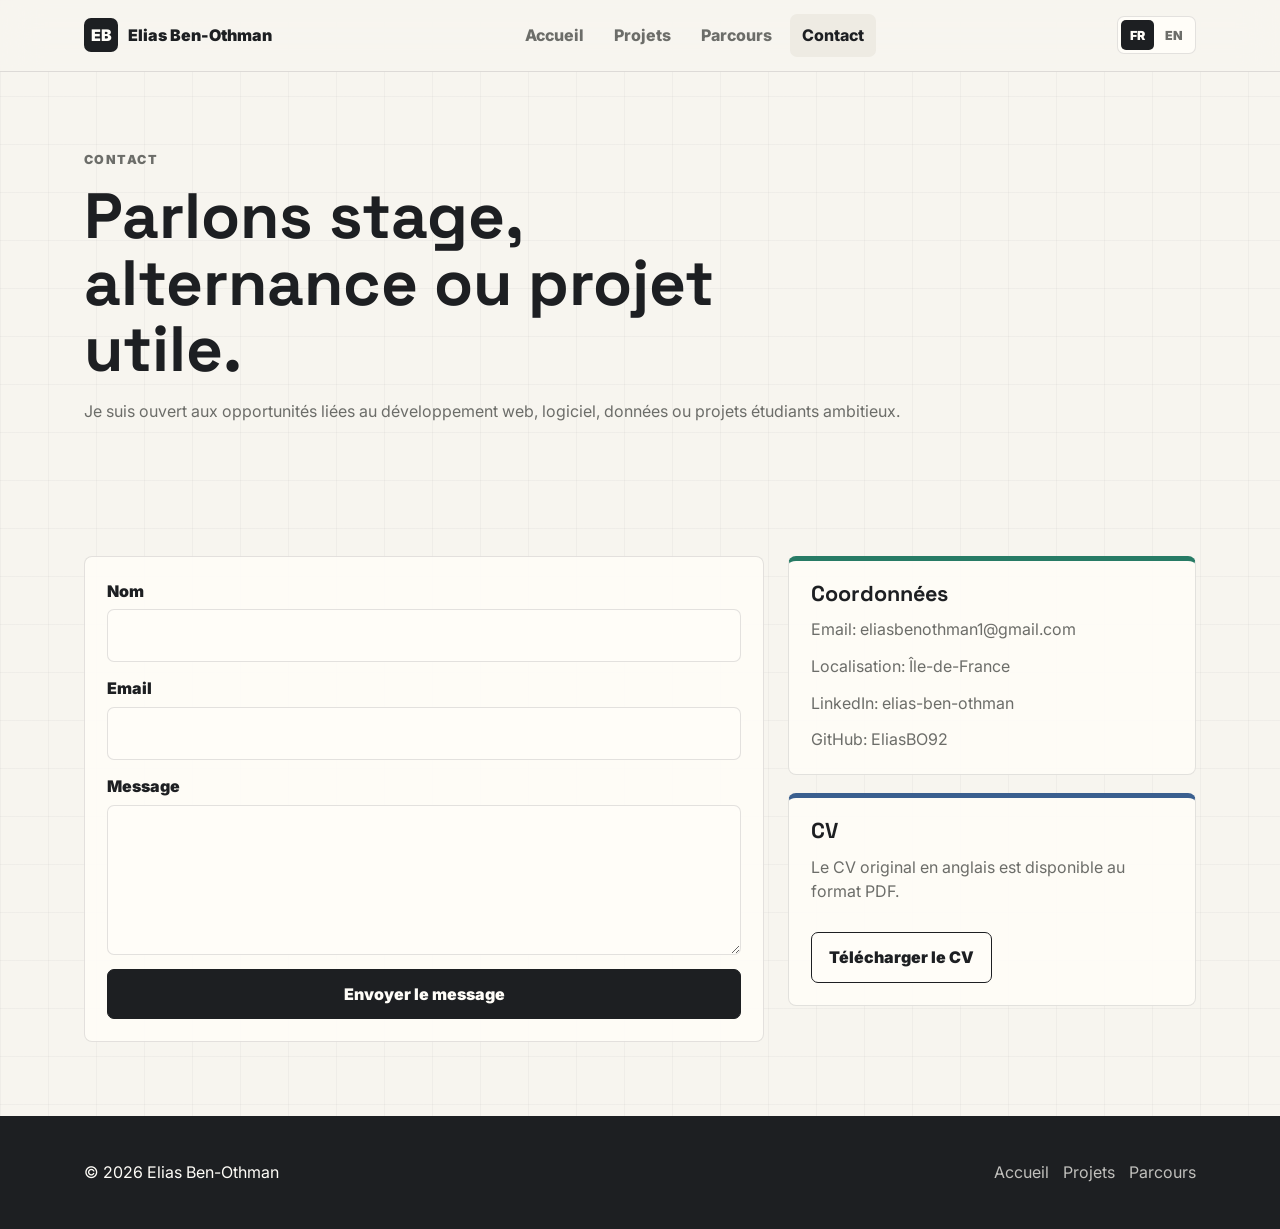
==== contact.html @ e984dea4 "initial commit" ====
<!doctype html>
<html lang="fr">
  <head>
    <meta charset="utf-8">
    <meta name="viewport" content="width=device-width, initial-scale=1">
    <title>Elias Ben-Othman | Contact</title>
    <meta name="description" content="Contacter Elias Ben-Othman pour stage, alternance ou projet informatique.">
    <link rel="preconnect" href="https://fonts.googleapis.com">
    <link rel="preconnect" href="https://fonts.gstatic.com" crossorigin>
    <link href="https://fonts.googleapis.com/css2?family=Inter:wght@400;700;800;900&family=Space+Grotesk:wght@700&family=Space+Mono:wght@400;700&display=swap" rel="stylesheet">
    <link rel="stylesheet" href="css/styles.css">
    <script src="js/main.js" defer></script>
  </head>
  <body>
    <a class="skip-link" href="#contenu">Aller au contenu</a>
    <header class="site-header">
      <nav class="nav-shell" aria-label="Navigation principale">
        <a class="brand" href="index.html"><span class="brand-mark">EB</span><span>Elias Ben-Othman</span></a>
        <button class="nav-toggle" type="button" aria-label="Ouvrir le menu" aria-expanded="false"><span></span></button>
        <ul class="nav-links">
          <li><a href="index.html">Accueil</a></li>
          <li><a href="projets.html">Projets</a></li>
          <li><a href="parcours.html">Parcours</a></li>
          <li><a href="contact.html" aria-current="page">Contact</a></li>
        </ul>
      </nav>
    </header>

    <main id="contenu" class="page">
      <section class="page-title">
        <div class="container">
          <p class="eyebrow">Contact</p>
          <h1>Parlons stage, alternance ou projet utile.</h1>
          <p class="lead">Je suis ouvert aux opportunités liées au développement web, logiciel, données ou projets étudiants ambitieux.</p>
        </div>
      </section>

      <section class="section">
        <div class="container contact-layout">
          <form class="card contact-form reveal" action="mailto:eliasbenothman1@gmail.com" method="post" enctype="text/plain">
            <div class="field">
              <label for="nom">Nom</label>
              <input id="nom" name="nom" type="text" autocomplete="name" required>
            </div>
            <div class="field">
              <label for="email">Email</label>
              <input id="email" name="email" type="email" autocomplete="email" required>
            </div>
            <div class="field">
              <label for="message">Message</label>
              <textarea id="message" name="message" required></textarea>
            </div>
            <button class="button primary" type="submit">Envoyer le message</button>
          </form>

          <aside class="grid">
            <article class="card accent-green reveal">
              <h3>Coordonnées</h3>
              <p>Email: <a href="mailto:eliasbenothman1@gmail.com">eliasbenothman1@gmail.com</a></p>
              <p>Localisation: Île-de-France</p>
              <p>LinkedIn: <a href="https://www.linkedin.com/in/elias-ben-othman-b8363a281/">elias-ben-othman</a></p>
              <p>GitHub: <a href="https://github.com/EliasBO92">EliasBO92</a></p>
            </article>
            <article class="card accent-blue reveal">
              <h3>CV</h3>
              <p>Le CV original en anglais est disponible au format PDF.</p>
              <div class="inline-actions">
                <a class="button secondary" href="assets/docs/cv-elias-ben-othman-fr.pdf" data-cv-link download="CV-Elias-Ben-Othman-FR.pdf">Télécharger le CV</a>
              </div>
            </article>
          </aside>
        </div>
      </section>
    </main>

    <footer class="site-footer">
      <div class="container footer-inner">
        <p>© <span data-year></span> Elias Ben-Othman</p>
        <div class="footer-links">
          <a href="index.html">Accueil</a>
          <a href="projets.html">Projets</a>
          <a href="parcours.html">Parcours</a>
        </div>
      </div>
    </footer>
  </body>
</html>
---- css/styles.css ----
:root {
  --bg: #f7f5ef;
  --surface: #fffdf8;
  --surface-2: #eeebe3;
  --ink: #1d1f22;
  --muted: #6c6d69;
  --line: rgba(29, 31, 34, 0.12);
  --green: #277b65;
  --blue: #3a5f8f;
  --coral: #d76b5f;
  --gold: #bc8834;
  --shadow: 0 22px 60px rgba(29, 31, 34, 0.08);
  --radius: 8px;
  color-scheme: light;
}

* {
  box-sizing: border-box;
}

html {
  scroll-behavior: smooth;
}

body {
  margin: 0;
  color: var(--ink);
  background:
    linear-gradient(90deg, rgba(29, 31, 34, 0.035) 1px, transparent 1px),
    linear-gradient(rgba(29, 31, 34, 0.035) 1px, transparent 1px),
    var(--bg);
  background-size: 48px 48px;
  font-family: Inter, ui-sans-serif, system-ui, -apple-system, BlinkMacSystemFont, "Segoe UI", sans-serif;
  line-height: 1.55;
}

body::selection {
  background: rgba(39, 123, 101, 0.22);
}

[hidden] {
  display: none !important;
}

a {
  color: inherit;
  text-decoration: none;
}

button,
input,
textarea {
  font: inherit;
}

.skip-link {
  background: var(--ink);
  border-radius: var(--radius);
  color: var(--surface);
  left: 16px;
  padding: 10px 14px;
  position: fixed;
  top: -60px;
  z-index: 50;
}

.skip-link:focus {
  top: 16px;
}

.site-header {
  backdrop-filter: blur(18px);
  background: rgba(247, 245, 239, 0.88);
  border-bottom: 1px solid var(--line);
  position: sticky;
  top: 0;
  z-index: 20;
}

.nav-shell,
.container {
  margin: 0 auto;
  max-width: 1160px;
  padding-inline: 24px;
}

.nav-shell {
  align-items: center;
  display: flex;
  gap: 18px;
  justify-content: space-between;
  padding-block: 14px;
}

.brand {
  align-items: center;
  display: inline-flex;
  gap: 10px;
  font-weight: 900;
}

.brand-mark {
  align-items: center;
  background: var(--ink);
  border-radius: 7px;
  color: var(--surface);
  display: grid;
  height: 34px;
  place-items: center;
  width: 34px;
}

.nav-toggle {
  background: var(--surface);
  border: 1px solid var(--line);
  border-radius: 7px;
  display: none;
  height: 40px;
  width: 44px;
}

.nav-toggle span,
.nav-toggle::before,
.nav-toggle::after {
  background: var(--ink);
  content: "";
  display: block;
  height: 2px;
  margin: 5px auto;
  width: 20px;
}

.nav-links {
  align-items: center;
  display: flex;
  gap: 6px;
  list-style: none;
  margin: 0;
  padding: 0;
}

.nav-links a {
  border-radius: 7px;
  color: var(--muted);
  display: block;
  font-weight: 800;
  padding: 9px 12px;
}

.nav-links a:hover,
.nav-links a[aria-current="page"] {
  background: var(--surface-2);
  color: var(--ink);
}

.language-switcher {
  align-items: center;
  background: var(--surface);
  border: 1px solid var(--line);
  border-radius: 7px;
  display: inline-flex;
  gap: 2px;
  padding: 3px;
}

.language-switcher button {
  background: transparent;
  border: 0;
  border-radius: 5px;
  color: var(--muted);
  cursor: pointer;
  font-size: 0.78rem;
  font-weight: 900;
  min-height: 30px;
  padding: 5px 9px;
}

.language-switcher button.is-active {
  background: var(--ink);
  color: var(--surface);
}

.page {
  min-height: calc(100vh - 70px);
}

.hero {
  min-height: 86vh;
  padding: 76px 0 58px;
}

.hero-grid {
  align-items: center;
  display: grid;
  gap: 34px;
  grid-template-columns: minmax(0, 0.9fr) minmax(330px, 0.64fr);
}

.eyebrow {
  color: var(--green);
  font-size: 0.78rem;
  font-weight: 900;
  letter-spacing: 0.12em;
  margin: 0 0 14px;
  text-transform: uppercase;
}

h1,
h2,
h3 {
  line-height: 1.04;
  margin: 0;
}

h1,
h2,
.question-title {
  font-family: "Space Grotesk", ui-sans-serif, system-ui, sans-serif;
}

h1 {
  font-size: clamp(2.9rem, 5.2vw, 4.65rem);
  letter-spacing: 0;
  max-width: 780px;
}

.hero-lead,
.lead,
.section-head p,
.page-title p,
.card p {
  color: var(--muted);
}

.hero-lead {
  font-size: clamp(1.05rem, 2vw, 1.28rem);
  margin: 24px 0 0;
  max-width: 680px;
}

.hero-actions,
.inline-actions {
  display: flex;
  flex-wrap: wrap;
  gap: 12px;
  margin-top: 28px;
}

.button {
  align-items: center;
  border: 1px solid var(--ink);
  border-radius: 7px;
  display: inline-flex;
  font-weight: 900;
  justify-content: center;
  min-height: 48px;
  padding: 12px 17px;
  transition: transform 160ms ease, box-shadow 160ms ease, background 160ms ease;
}

.button:hover {
  box-shadow: 5px 5px 0 var(--ink);
  transform: translate(-2px, -2px);
}

.button.primary {
  background: var(--ink);
  color: var(--surface);
}

.button.secondary {
  background: var(--surface);
}

.profile-card {
  background: var(--surface);
  border: 1px solid var(--line);
  border-radius: var(--radius);
  box-shadow: var(--shadow);
  padding: 24px;
}

.profile-top {
  align-items: center;
  display: flex;
  gap: 14px;
}

.portrait-frame {
  flex: 0 0 auto;
  position: relative;
}

.portrait-frame img,
.avatar {
  background:
    radial-gradient(circle at 28% 26%, rgba(255, 255, 255, 0.7), transparent 28%),
    linear-gradient(135deg, var(--green), var(--blue));
  border-radius: 50%;
  color: var(--surface);
  display: grid;
  font-family: "Space Grotesk", ui-sans-serif, system-ui, sans-serif;
  font-size: 1.4rem;
  height: 86px;
  object-fit: cover;
  place-items: center;
  width: 86px;
}

.avatar {
  border: 2px solid var(--blue);
}

.profile-card h2 {
  font-size: 1.7rem;
}

.profile-card p {
  margin: 4px 0 0;
}

.facts {
  display: grid;
  gap: 10px;
  margin-top: 24px;
}

.fact {
  align-items: center;
  background: var(--bg);
  border: 1px solid var(--line);
  border-radius: 7px;
  display: flex;
  justify-content: space-between;
  padding: 11px 12px;
}

.fact span:first-child {
  color: var(--muted);
  font-size: 0.88rem;
}

.fact span:last-child {
  font-weight: 900;
  text-align: right;
}

.quiz {
  padding: 42px 0 82px;
}

.quiz-shell {
  background: var(--surface);
  border: 1px solid var(--line);
  border-radius: var(--radius);
  box-shadow: var(--shadow);
  overflow: hidden;
}

.quiz-head {
  align-items: center;
  border-bottom: 1px solid var(--line);
  display: flex;
  gap: 16px;
  justify-content: space-between;
  padding: 20px;
}

.quiz-progress {
  background: var(--surface-2);
  border-radius: 999px;
  height: 9px;
  overflow: hidden;
  width: min(240px, 38vw);
}

.quiz-progress span {
  background: linear-gradient(90deg, var(--green), var(--gold), var(--coral));
  display: block;
  height: 100%;
  transition: width 260ms ease;
  width: 20%;
}

.quiz-body {
  display: grid;
  gap: 22px;
  grid-template-columns: minmax(0, 0.78fr) minmax(300px, 0.52fr);
  padding: 24px;
}

.question-title {
  font-size: clamp(2rem, 4vw, 3.4rem);
}

.answer-panel {
  background: var(--bg);
  border: 1px solid var(--line);
  border-radius: var(--radius);
  padding: 20px;
}

.answer-panel p {
  color: var(--muted);
  margin: 12px 0 0;
}

.answer-panel.is-revealed {
  border-color: var(--ink);
}

.answer-panel.is-revealed h3 {
  font-size: clamp(1.6rem, 3vw, 2.35rem);
}

.answer-panel.is-revealed p {
  color: var(--ink);
  font-size: clamp(1.15rem, 2.1vw, 1.5rem);
  font-weight: 800;
  line-height: 1.28;
}

.answer-panel.is-wrong {
  background: rgba(215, 107, 95, 0.12);
}

.answer-panel.is-correct {
  background: rgba(39, 123, 101, 0.12);
}

.quiz-options {
  display: grid;
  gap: 10px;
  margin-top: 24px;
}

.quiz-option {
  background: var(--surface);
  border: 1px solid var(--line);
  border-radius: 7px;
  color: var(--ink);
  cursor: pointer;
  font-weight: 900;
  padding: 14px;
  text-align: left;
}

.quiz-option:hover {
  background: var(--ink);
  color: var(--surface);
}

.quiz-option.is-correct {
  background: rgba(39, 123, 101, 0.14);
  border-color: var(--green);
  color: var(--green);
}

.quiz-option.is-wrong {
  background: rgba(215, 107, 95, 0.13);
  border-color: var(--coral);
  color: var(--coral);
}

.continue-card {
  background: var(--ink);
  border: 1px solid var(--ink);
  border-radius: var(--radius);
  color: var(--surface);
  cursor: pointer;
  display: block;
  font-family: "Space Grotesk", ui-sans-serif, system-ui, sans-serif;
  font-size: clamp(1.45rem, 3vw, 2.35rem);
  line-height: 1.05;
  margin-top: 20px;
  min-height: 150px;
  padding: 22px;
  text-align: left;
  transition: transform 160ms ease, box-shadow 160ms ease;
  width: 100%;
}

.continue-card:hover {
  box-shadow: 7px 7px 0 var(--ink);
  transform: translate(-3px, -3px);
}

.continue-card.is-wrong {
  background: var(--coral);
}

.continue-card.is-correct {
  background: var(--green);
}

.section {
  padding: 74px 0;
}

.section.alt {
  background: rgba(255, 253, 248, 0.64);
  border-block: 1px solid var(--line);
}

.section-head {
  display: grid;
  gap: 16px;
  grid-template-columns: minmax(0, 0.84fr) minmax(260px, 0.54fr);
  margin-bottom: 32px;
}

.section h2,
.page-title h1 {
  font-size: clamp(2.2rem, 5vw, 4.7rem);
}

.grid {
  display: grid;
  gap: 18px;
}

.grid.three {
  grid-template-columns: repeat(3, minmax(0, 1fr));
}

.grid.four {
  grid-template-columns: repeat(4, minmax(0, 1fr));
}

.grid.two {
  grid-template-columns: repeat(2, minmax(0, 1fr));
}

.card {
  background: rgba(255, 253, 248, 0.88);
  border: 1px solid var(--line);
  border-radius: var(--radius);
  padding: 22px;
}

.card h3 {
  font-family: "Space Grotesk", ui-sans-serif, system-ui, sans-serif;
  font-size: 1.35rem;
}

.card p {
  margin: 12px 0 0;
}

.accent-green { border-top: 5px solid var(--green); }
.accent-blue { border-top: 5px solid var(--blue); }
.accent-coral { border-top: 5px solid var(--coral); }
.accent-gold { border-top: 5px solid var(--gold); }

.tag-list {
  display: flex;
  flex-wrap: wrap;
  gap: 8px;
  margin-top: 18px;
}

.tag {
  background: var(--surface-2);
  border: 1px solid var(--line);
  border-radius: 999px;
  color: #3d3f3d;
  font-size: 0.82rem;
  font-weight: 900;
  padding: 6px 10px;
}

.project-card {
  display: flex;
  flex-direction: column;
  min-height: 284px;
}

.project-meta {
  color: var(--green);
  font-family: "Space Mono", ui-monospace, monospace;
  font-size: 0.82rem;
  font-weight: 800;
  margin-bottom: 22px;
}

.project-card p {
  flex: 1;
}

.experience-grid {
  display: grid;
  gap: 16px;
  grid-template-columns: repeat(6, minmax(0, 1fr));
}

.experience-card {
  background:
    linear-gradient(145deg, rgba(255, 253, 248, 0.96), rgba(238, 235, 227, 0.72));
  border: 1px solid var(--line);
  border-radius: var(--radius);
  display: grid;
  gap: 18px;
  grid-column: span 2;
  grid-template-columns: 126px minmax(0, 1fr);
  min-height: 220px;
  padding: 18px;
  position: relative;
  overflow: hidden;
}

.experience-card::after {
  background: var(--green);
  content: "";
  height: 5px;
  inset: auto 0 0;
  position: absolute;
}

.experience-card.is-wide {
  grid-column: span 3;
}

.experience-logo {
  align-items: center;
  align-self: start;
  background: var(--surface);
  border: 1px solid var(--line);
  border-radius: 8px;
  color: var(--ink);
  display: grid;
  font-family: "Space Grotesk", ui-sans-serif, system-ui, sans-serif;
  font-size: 0.82rem;
  font-weight: 900;
  justify-items: center;
  line-height: 1;
  padding: 8px;
  text-align: center;
  text-transform: uppercase;
  min-height: 82px;
  width: 126px;
}

.experience-logo img {
  display: block;
  max-height: 72px;
  max-width: 100%;
  object-fit: contain;
}

.experience-logo span {
  display: none;
}

.experience-logo img:not([src]),
.experience-logo img[src=""] {
  display: none;
}

.experience-logo img:not([src]) + span,
.experience-logo img[src=""] + span {
  display: block;
}

.experience-content {
  min-width: 0;
}

.experience-content h3 {
  font-family: "Space Grotesk", ui-sans-serif, system-ui, sans-serif;
  font-size: 1.34rem;
}

.experience-content p:last-child {
  color: var(--muted);
  margin-top: 10px;
}

.experience-card:hover {
  box-shadow: 7px 7px 0 var(--ink);
  transform: translate(-3px, -3px);
  transition: transform 160ms ease, box-shadow 160ms ease;
}

.filter-bar {
  display: flex;
  flex-wrap: wrap;
  gap: 10px;
  margin-bottom: 24px;
}

.filter-btn {
  background: var(--surface);
  border: 1px solid var(--line);
  border-radius: 999px;
  color: var(--muted);
  cursor: pointer;
  font-weight: 900;
  padding: 9px 13px;
}

.filter-btn.is-active {
  background: var(--ink);
  color: var(--surface);
}

.page-title {
  padding: 78px 0 42px;
}

.timeline {
  border-left: 2px solid var(--line);
  display: grid;
  gap: 22px;
  margin-left: 10px;
  padding-left: 24px;
}

.timeline-item {
  position: relative;
}

.timeline-item::before {
  background: var(--green);
  border: 4px solid var(--bg);
  border-radius: 50%;
  content: "";
  height: 14px;
  left: -32px;
  position: absolute;
  top: 4px;
  width: 14px;
}

.timeline-item time {
  color: var(--blue);
  font-family: "Space Mono", ui-monospace, monospace;
  font-size: 0.82rem;
  font-weight: 900;
}

.contact-layout {
  align-items: start;
  display: grid;
  gap: 24px;
  grid-template-columns: minmax(0, 0.8fr) minmax(300px, 0.48fr);
}

.contact-form {
  display: grid;
  gap: 14px;
}

.field {
  display: grid;
  gap: 6px;
}

.field label {
  font-weight: 900;
}

.field input,
.field textarea {
  background: var(--surface);
  border: 1px solid var(--line);
  border-radius: 7px;
  color: var(--ink);
  padding: 13px 14px;
  width: 100%;
}

.field textarea {
  min-height: 150px;
  resize: vertical;
}

.site-footer {
  background: var(--ink);
  color: var(--surface);
  padding: 28px 0;
}

.footer-inner {
  align-items: center;
  display: flex;
  gap: 16px;
  justify-content: space-between;
}

.footer-links {
  display: flex;
  flex-wrap: wrap;
  gap: 14px;
}

.footer-links a {
  color: rgba(255, 253, 248, 0.72);
}

.reveal {
  opacity: 0;
  transform: translateY(16px);
  transition: opacity 520ms ease, transform 520ms ease;
}

.reveal.is-visible {
  opacity: 1;
  transform: translateY(0);
}

@media (max-width: 880px) {
  .nav-toggle {
    display: block;
  }

  .nav-links {
    background: var(--bg);
    border-bottom: 1px solid var(--line);
    display: none;
    inset: 63px 0 auto 0;
    padding: 12px 24px 18px;
    position: absolute;
    z-index: 30;
  }

  .nav-links.is-open {
    display: grid;
  }

  .language-switcher {
    margin-left: auto;
  }

  .hero-grid,
  .quiz-body,
  .section-head,
  .grid.two,
  .grid.three,
  .grid.four,
  .experience-grid,
  .contact-layout {
    grid-template-columns: 1fr;
  }

  .experience-card,
  .experience-card.is-wide {
    grid-column: auto;
  }

  .hero {
    min-height: auto;
    padding-top: 58px;
  }

  .profile-card {
    box-shadow: none;
  }

  .footer-inner {
    align-items: flex-start;
    flex-direction: column;
  }
}

@media (max-width: 560px) {
  .nav-shell,
  .container {
    padding-inline: 18px;
  }

  h1 {
    font-size: 3.2rem;
  }

  .hero-actions,
  .inline-actions,
  .button {
    width: 100%;
  }

  .quiz-head {
    align-items: flex-start;
    flex-direction: column;
  }

  .quiz-progress {
    width: 100%;
  }

  .experience-card {
    grid-template-columns: 96px minmax(0, 1fr);
    min-height: auto;
  }

  .experience-logo {
    min-height: 70px;
    width: 96px;
  }
}
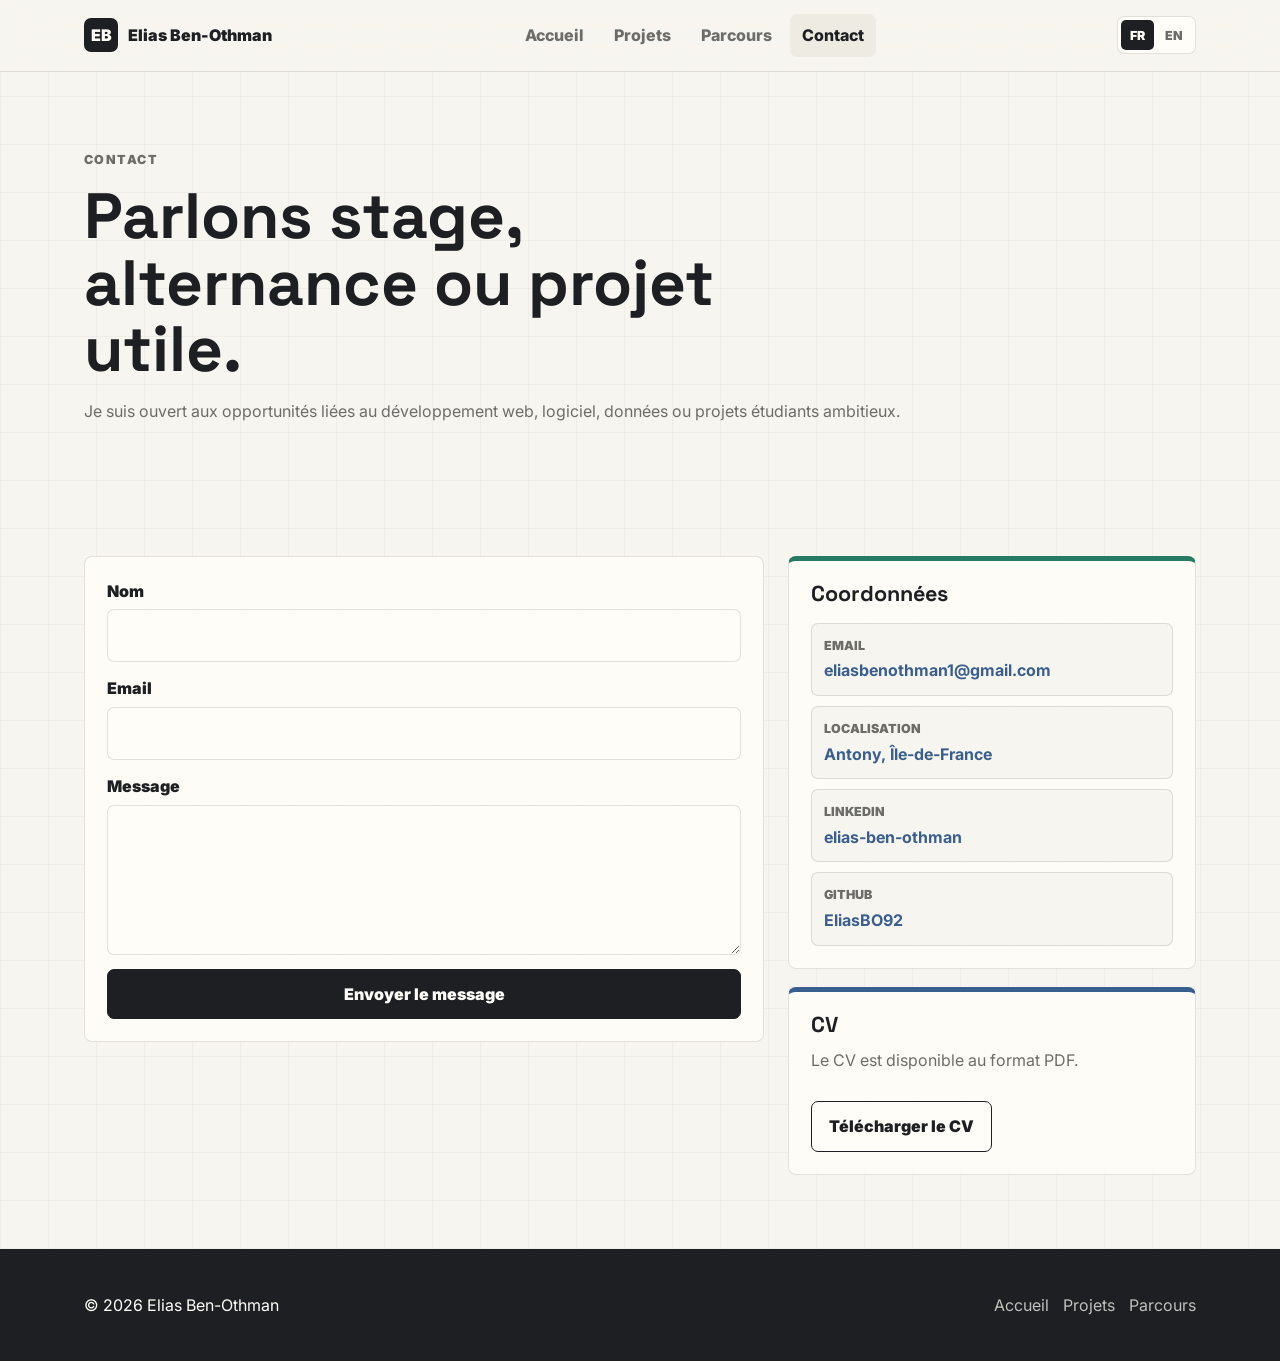
==== commit 704e97c1: "Modification légère frise et ajout du contact" ====
--- a/contact.html
+++ b/contact.html
@@ -5,11 +5,12 @@
     <meta name="viewport" content="width=device-width, initial-scale=1">
     <title>Elias Ben-Othman | Contact</title>
     <meta name="description" content="Contacter Elias Ben-Othman pour stage, alternance ou projet informatique.">
+    <link rel="icon" type="image/svg+xml" href="assets/icons/favicon.svg">
     <link rel="preconnect" href="https://fonts.googleapis.com">
     <link rel="preconnect" href="https://fonts.gstatic.com" crossorigin>
     <link href="https://fonts.googleapis.com/css2?family=Inter:wght@400;700;800;900&family=Space+Grotesk:wght@700&family=Space+Mono:wght@400;700&display=swap" rel="stylesheet">
     <link rel="stylesheet" href="css/styles.css">
-    <script src="js/main.js" defer></script>
+    <script src="js/main.js?v=2" defer></script>
   </head>
   <body>
     <a class="skip-link" href="#contenu">Aller au contenu</a>
@@ -37,7 +38,11 @@
 
       <section class="section">
         <div class="container contact-layout">
-          <form class="card contact-form reveal" action="mailto:eliasbenothman1@gmail.com" method="post" enctype="text/plain">
+          <form class="card contact-form reveal" name="contact" method="post" data-netlify="true" netlify-honeypot="bot-field" data-contact-form>
+            <input type="hidden" name="form-name" value="contact">
+            <p class="hidden-field">
+              <label>Ne pas remplir <input name="bot-field"></label>
+            </p>
             <div class="field">
               <label for="nom">Nom</label>
               <input id="nom" name="nom" type="text" autocomplete="name" required>
@@ -56,14 +61,28 @@
           <aside class="grid">
             <article class="card accent-green reveal">
               <h3>Coordonnées</h3>
-              <p>Email: <a href="mailto:eliasbenothman1@gmail.com">eliasbenothman1@gmail.com</a></p>
-              <p>Localisation: Île-de-France</p>
-              <p>LinkedIn: <a href="https://www.linkedin.com/in/elias-ben-othman-b8363a281/">elias-ben-othman</a></p>
-              <p>GitHub: <a href="https://github.com/EliasBO92">EliasBO92</a></p>
+              <div class="contact-links">
+                <a class="contact-link" href="mailto:eliasbenothman1@gmail.com">
+                  <span>Email</span>
+                  <strong>eliasbenothman1@gmail.com</strong>
+                </a>
+                <a class="contact-link" href="https://www.google.com/maps/search/?api=1&query=Antony%2C%20%C3%8Ele-de-France" target="_blank" rel="noreferrer">
+                  <span>Localisation</span>
+                  <strong>Antony, Île-de-France</strong>
+                </a>
+                <a class="contact-link" href="https://www.linkedin.com/in/elias-ben-othman-b8363a281/" target="_blank" rel="noreferrer">
+                  <span>LinkedIn</span>
+                  <strong>elias-ben-othman</strong>
+                </a>
+                <a class="contact-link" href="https://github.com/EliasBO92" target="_blank" rel="noreferrer">
+                  <span>GitHub</span>
+                  <strong>EliasBO92</strong>
+                </a>
+              </div>
             </article>
             <article class="card accent-blue reveal">
               <h3>CV</h3>
-              <p>Le CV original en anglais est disponible au format PDF.</p>
+              <p>Le CV est disponible au format PDF.</p>
               <div class="inline-actions">
                 <a class="button secondary" href="assets/docs/cv-elias-ben-othman-fr.pdf" data-cv-link download="CV-Elias-Ben-Othman-FR.pdf">Télécharger le CV</a>
               </div>
--- a/css/styles.css
+++ b/css/styles.css
@@ -750,6 +750,10 @@
   gap: 14px;
 }
 
+.hidden-field {
+  display: none;
+}
+
 .field {
   display: grid;
   gap: 6px;
@@ -772,6 +776,47 @@
 .field textarea {
   min-height: 150px;
   resize: vertical;
+}
+
+.contact-links {
+  display: grid;
+  gap: 10px;
+  margin-top: 18px;
+}
+
+.contact-link {
+  background: var(--bg);
+  border: 1px solid var(--line);
+  border-radius: 7px;
+  display: grid;
+  gap: 3px;
+  padding: 12px;
+  transition: border-color 160ms ease, box-shadow 160ms ease, transform 160ms ease;
+}
+
+.contact-link span {
+  color: var(--muted);
+  font-size: 0.78rem;
+  font-weight: 900;
+  text-transform: uppercase;
+}
+
+.contact-link strong {
+  color: var(--blue);
+  overflow-wrap: anywhere;
+}
+
+.contact-link:hover,
+.contact-link:focus-visible {
+  border-color: var(--ink);
+  box-shadow: 5px 5px 0 var(--ink);
+  outline: none;
+  transform: translate(-2px, -2px);
+}
+
+.contact-link:hover strong,
+.contact-link:focus-visible strong {
+  color: var(--green);
 }
 
 .site-footer {
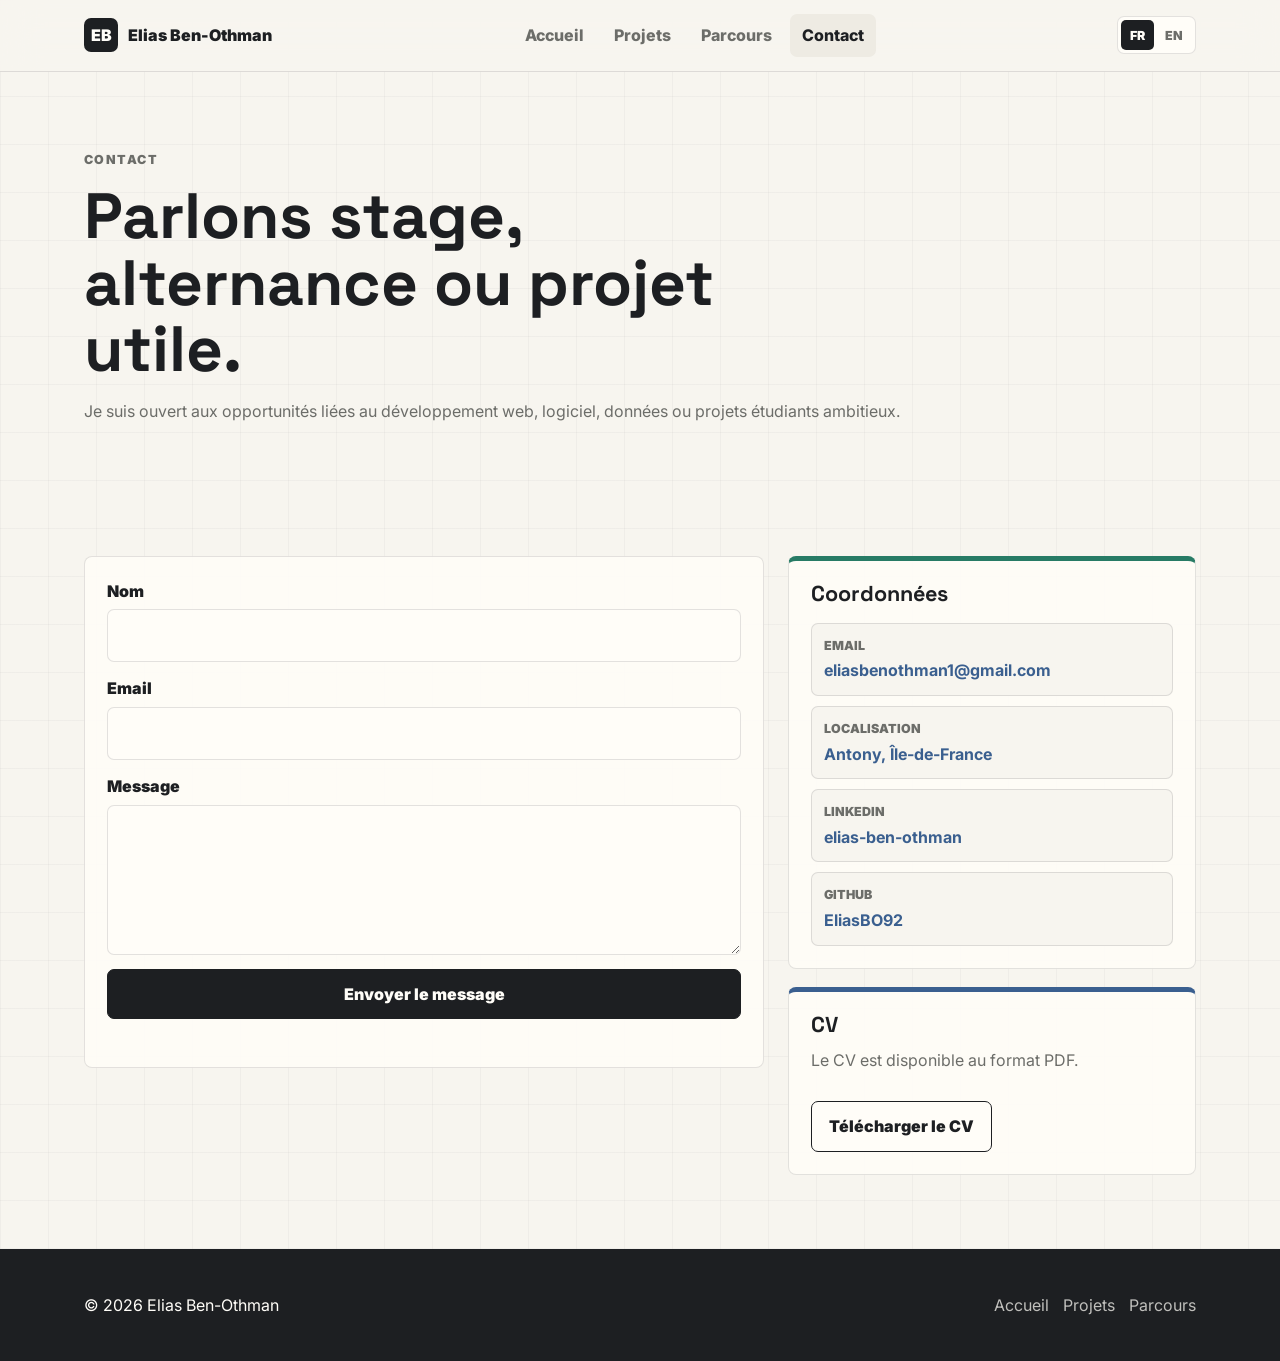
==== commit 67633ccb: "modification formulaire contact" ====
--- a/contact.html
+++ b/contact.html
@@ -56,6 +56,7 @@
               <textarea id="message" name="message" required></textarea>
             </div>
             <button class="button primary" type="submit">Envoyer le message</button>
+            <p class="form-status" data-contact-status aria-live="polite"></p>
           </form>
 
           <aside class="grid">
--- a/css/styles.css
+++ b/css/styles.css
@@ -778,6 +778,16 @@
   resize: vertical;
 }
 
+.form-status {
+  color: var(--green);
+  font-weight: 900;
+  margin: 0;
+}
+
+.form-status.is-error {
+  color: var(--coral);
+}
+
 .contact-links {
   display: grid;
   gap: 10px;
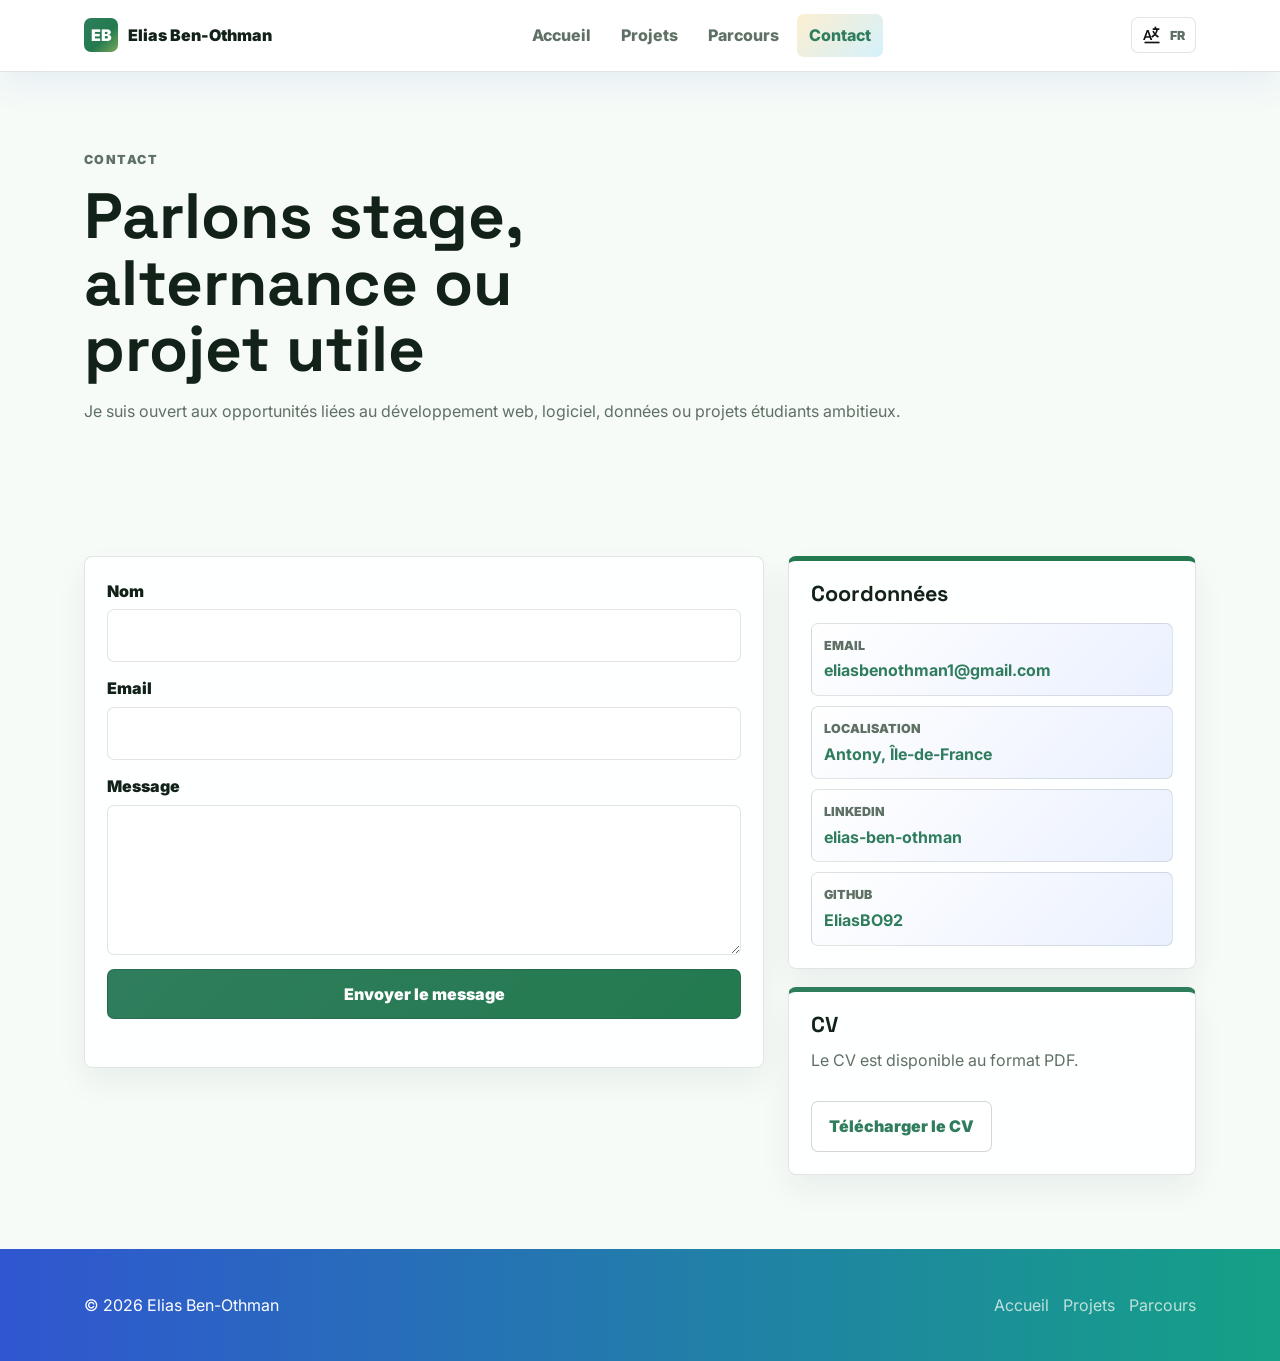
==== commit afa800b5: "V3 ajout de nouveaux language et du coté personnelle avec des photos" ====
--- a/contact.html
+++ b/contact.html
@@ -9,8 +9,8 @@
     <link rel="preconnect" href="https://fonts.googleapis.com">
     <link rel="preconnect" href="https://fonts.gstatic.com" crossorigin>
     <link href="https://fonts.googleapis.com/css2?family=Inter:wght@400;700;800;900&family=Space+Grotesk:wght@700&family=Space+Mono:wght@400;700&display=swap" rel="stylesheet">
-    <link rel="stylesheet" href="css/styles.css">
-    <script src="js/main.js?v=2" defer></script>
+    <link rel="stylesheet" href="css/styles.css?v=23">
+    <script src="js/main.js?v=22" defer></script>
   </head>
   <body>
     <a class="skip-link" href="#contenu">Aller au contenu</a>
@@ -31,7 +31,7 @@
       <section class="page-title">
         <div class="container">
           <p class="eyebrow">Contact</p>
-          <h1>Parlons stage, alternance ou projet utile.</h1>
+          <h1>Parlons stage, alternance ou projet utile</h1>
           <p class="lead">Je suis ouvert aux opportunités liées au développement web, logiciel, données ou projets étudiants ambitieux.</p>
         </div>
       </section>
--- a/css/styles.css
+++ b/css/styles.css
@@ -1,15 +1,15 @@
 :root {
-  --bg: #f7f5ef;
-  --surface: #fffdf8;
-  --surface-2: #eeebe3;
-  --ink: #1d1f22;
-  --muted: #6c6d69;
-  --line: rgba(29, 31, 34, 0.12);
-  --green: #277b65;
-  --blue: #3a5f8f;
-  --coral: #d76b5f;
-  --gold: #bc8834;
-  --shadow: 0 22px 60px rgba(29, 31, 34, 0.08);
+  --bg: #f6fbf7;
+  --surface: #ffffff;
+  --surface-2: #e8f4ec;
+  --ink: #132218;
+  --muted: #5f7065;
+  --line: rgba(19, 34, 24, 0.12);
+  --green: #237a4f;
+  --blue: #2f7d5c;
+  --coral: #3f8d65;
+  --gold: #78a85a;
+  --shadow: 0 18px 46px rgba(19, 34, 24, 0.08);
   --radius: 8px;
   color-scheme: light;
 }
@@ -25,17 +25,13 @@
 body {
   margin: 0;
   color: var(--ink);
-  background:
-    linear-gradient(90deg, rgba(29, 31, 34, 0.035) 1px, transparent 1px),
-    linear-gradient(rgba(29, 31, 34, 0.035) 1px, transparent 1px),
-    var(--bg);
-  background-size: 48px 48px;
+  background: var(--bg);
   font-family: Inter, ui-sans-serif, system-ui, -apple-system, BlinkMacSystemFont, "Segoe UI", sans-serif;
   line-height: 1.55;
 }
 
 body::selection {
-  background: rgba(39, 123, 101, 0.22);
+  background: rgba(247, 183, 49, 0.42);
 }
 
 [hidden] {
@@ -70,8 +66,9 @@
 
 .site-header {
   backdrop-filter: blur(18px);
-  background: rgba(247, 245, 239, 0.88);
+  background: rgba(255, 255, 255, 0.82);
   border-bottom: 1px solid var(--line);
+  box-shadow: 0 12px 34px rgba(49, 87, 213, 0.08);
   position: sticky;
   top: 0;
   z-index: 20;
@@ -101,7 +98,7 @@
 
 .brand-mark {
   align-items: center;
-  background: var(--ink);
+  background: linear-gradient(135deg, var(--blue), var(--green) 58%, var(--gold));
   border-radius: 7px;
   color: var(--surface);
   display: grid;
@@ -149,18 +146,14 @@
 
 .nav-links a:hover,
 .nav-links a[aria-current="page"] {
-  background: var(--surface-2);
-  color: var(--ink);
+  background: linear-gradient(135deg, rgba(247, 183, 49, 0.22), rgba(47, 183, 243, 0.2));
+  color: var(--blue);
 }
 
 .language-switcher {
   align-items: center;
-  background: var(--surface);
-  border: 1px solid var(--line);
-  border-radius: 7px;
   display: inline-flex;
-  gap: 2px;
-  padding: 3px;
+  position: relative;
 }
 
 .language-switcher button {
@@ -175,8 +168,57 @@
   padding: 5px 9px;
 }
 
-.language-switcher button.is-active {
-  background: var(--ink);
+.language-trigger {
+  align-items: center;
+  background: var(--surface) !important;
+  border: 1px solid var(--line) !important;
+  border-radius: 7px !important;
+  display: inline-flex;
+  gap: 8px;
+  min-height: 36px !important;
+  padding: 7px 10px !important;
+}
+
+.language-trigger[aria-expanded="true"],
+.language-trigger:hover {
+  border-color: rgba(35, 122, 79, 0.34) !important;
+  color: var(--green);
+}
+
+.language-icon {
+  display: block;
+  height: 20px;
+  width: 20px;
+}
+
+.language-menu {
+  background: var(--surface);
+  border: 1px solid var(--line);
+  border-radius: 7px;
+  box-shadow: var(--shadow);
+  display: grid;
+  gap: 3px;
+  min-width: 138px;
+  padding: 6px;
+  position: absolute;
+  right: 0;
+  top: calc(100% + 8px);
+  z-index: 40;
+}
+
+.language-menu button {
+  border-radius: 6px;
+  color: var(--muted);
+  justify-content: flex-start;
+  min-height: 34px;
+  padding: 7px 10px;
+  text-align: left;
+  width: 100%;
+}
+
+.language-menu button:hover,
+.language-menu button.is-active {
+  background: linear-gradient(135deg, var(--blue), var(--green));
   color: var(--surface);
 }
 
@@ -187,6 +229,15 @@
 .hero {
   min-height: 86vh;
   padding: 76px 0 58px;
+  position: relative;
+}
+
+.hero::before {
+  background: linear-gradient(90deg, var(--blue), var(--green), var(--gold), var(--coral));
+  content: "";
+  height: 8px;
+  inset: 0 0 auto;
+  position: absolute;
 }
 
 .hero-grid {
@@ -197,7 +248,7 @@
 }
 
 .eyebrow {
-  color: var(--green);
+  color: var(--blue);
   font-size: 0.78rem;
   font-weight: 900;
   letter-spacing: 0.12em;
@@ -222,6 +273,7 @@
   font-size: clamp(2.9rem, 5.2vw, 4.65rem);
   letter-spacing: 0;
   max-width: 780px;
+  text-wrap: balance;
 }
 
 .hero-lead,
@@ -248,7 +300,7 @@
 
 .button {
   align-items: center;
-  border: 1px solid var(--ink);
+  border: 1px solid rgba(23, 32, 51, 0.18);
   border-radius: 7px;
   display: inline-flex;
   font-weight: 900;
@@ -259,21 +311,24 @@
 }
 
 .button:hover {
-  box-shadow: 5px 5px 0 var(--ink);
+  box-shadow: 5px 5px 0 rgba(23, 32, 51, 0.82);
   transform: translate(-2px, -2px);
 }
 
 .button.primary {
-  background: var(--ink);
+  background: linear-gradient(135deg, var(--blue), var(--green));
   color: var(--surface);
 }
 
 .button.secondary {
   background: var(--surface);
+  color: var(--blue);
 }
 
 .profile-card {
-  background: var(--surface);
+  background:
+    linear-gradient(var(--surface), var(--surface)) padding-box,
+    linear-gradient(135deg, var(--blue), var(--green), var(--gold), var(--coral)) border-box;
   border: 1px solid var(--line);
   border-radius: var(--radius);
   box-shadow: var(--shadow);
@@ -295,7 +350,7 @@
 .avatar {
   background:
     radial-gradient(circle at 28% 26%, rgba(255, 255, 255, 0.7), transparent 28%),
-    linear-gradient(135deg, var(--green), var(--blue));
+    linear-gradient(135deg, var(--blue), var(--green), var(--gold));
   border-radius: 50%;
   color: var(--surface);
   display: grid;
@@ -327,7 +382,7 @@
 
 .fact {
   align-items: center;
-  background: var(--bg);
+  background: linear-gradient(135deg, rgba(49, 87, 213, 0.07), rgba(21, 163, 137, 0.08));
   border: 1px solid var(--line);
   border-radius: 7px;
   display: flex;
@@ -350,8 +405,10 @@
 }
 
 .quiz-shell {
-  background: var(--surface);
-  border: 1px solid var(--line);
+  background:
+    linear-gradient(var(--surface), var(--surface)) padding-box,
+    linear-gradient(135deg, rgba(49, 87, 213, 0.65), rgba(21, 163, 137, 0.58), rgba(247, 183, 49, 0.6)) border-box;
+  border: 1px solid transparent;
   border-radius: var(--radius);
   box-shadow: var(--shadow);
   overflow: hidden;
@@ -375,7 +432,7 @@
 }
 
 .quiz-progress span {
-  background: linear-gradient(90deg, var(--green), var(--gold), var(--coral));
+  background: linear-gradient(90deg, var(--blue), var(--green), var(--gold), var(--coral));
   display: block;
   height: 100%;
   transition: width 260ms ease;
@@ -394,7 +451,7 @@
 }
 
 .answer-panel {
-  background: var(--bg);
+  background: linear-gradient(135deg, rgba(49, 87, 213, 0.07), rgba(247, 183, 49, 0.13));
   border: 1px solid var(--line);
   border-radius: var(--radius);
   padding: 20px;
@@ -421,7 +478,8 @@
 }
 
 .answer-panel.is-wrong {
-  background: rgba(215, 107, 95, 0.12);
+  background: rgba(210, 47, 47, 0.14);
+  border-color: #d22f2f;
 }
 
 .answer-panel.is-correct {
@@ -446,7 +504,7 @@
 }
 
 .quiz-option:hover {
-  background: var(--ink);
+  background: var(--blue);
   color: var(--surface);
 }
 
@@ -457,14 +515,14 @@
 }
 
 .quiz-option.is-wrong {
-  background: rgba(215, 107, 95, 0.13);
-  border-color: var(--coral);
-  color: var(--coral);
+  background: rgba(210, 47, 47, 0.14);
+  border-color: #d22f2f;
+  color: #b42323;
 }
 
 .continue-card {
-  background: var(--ink);
-  border: 1px solid var(--ink);
+  background: linear-gradient(135deg, var(--blue), var(--violet));
+  border: 1px solid transparent;
   border-radius: var(--radius);
   color: var(--surface);
   cursor: pointer;
@@ -486,7 +544,7 @@
 }
 
 .continue-card.is-wrong {
-  background: var(--coral);
+  background: var(--green);
 }
 
 .continue-card.is-correct {
@@ -498,7 +556,8 @@
 }
 
 .section.alt {
-  background: rgba(255, 253, 248, 0.64);
+  background:
+    linear-gradient(90deg, rgba(21, 163, 137, 0.08), rgba(247, 183, 49, 0.11), rgba(240, 100, 88, 0.08));
   border-block: 1px solid var(--line);
 }
 
@@ -532,9 +591,10 @@
 }
 
 .card {
-  background: rgba(255, 253, 248, 0.88);
+  background: rgba(255, 255, 255, 0.9);
   border: 1px solid var(--line);
   border-radius: var(--radius);
+  box-shadow: 0 14px 32px rgba(23, 32, 51, 0.06);
   padding: 22px;
 }
 
@@ -563,20 +623,297 @@
   background: var(--surface-2);
   border: 1px solid var(--line);
   border-radius: 999px;
-  color: #3d3f3d;
+  color: var(--ink);
   font-size: 0.82rem;
   font-weight: 900;
   padding: 6px 10px;
 }
 
+
+.personal-gallery-section {
+  background: linear-gradient(90deg, rgba(232, 248, 242, 0.72), rgba(255, 247, 229, 0.72));
+  border-block: 1px solid var(--line);
+}
+
+.personal-gallery {
+  display: grid;
+  gap: 18px;
+  grid-template-columns: minmax(0, 1.15fr) minmax(280px, 0.85fr);
+}
+
+.gallery-tile {
+  align-content: start;
+  background: rgba(255, 255, 255, 0.92);
+  border: 1px solid var(--line);
+  border-radius: var(--radius);
+  box-shadow: 0 14px 32px rgba(23, 32, 51, 0.06);
+  display: grid;
+  gap: 16px;
+  min-height: 238px;
+  overflow: hidden;
+  padding: 16px;
+}
+
+.gallery-tile.is-large {
+  grid-row: span 2;
+}
+
+.gallery-photo {
+  align-items: end;
+  aspect-ratio: 16 / 10;
+  background: #edf7f2;
+  border: 1px solid rgba(35, 122, 79, 0.18);
+  border-radius: 8px;
+  display: flex;
+  min-height: 170px;
+  overflow: hidden;
+  padding: 14px;
+  position: relative;
+}
+
+.gallery-tile.is-large .gallery-photo {
+  aspect-ratio: 16 / 12;
+  min-height: 330px;
+}
+
+.gallery-photo::before {
+  background:
+    linear-gradient(135deg, rgba(35, 122, 79, 0.24), transparent 44%),
+    radial-gradient(circle at 76% 22%, rgba(83, 154, 193, 0.28), transparent 30%),
+    linear-gradient(160deg, rgba(255, 255, 255, 0.1), rgba(21, 96, 80, 0.18));
+  content: "";
+  inset: 0;
+  position: absolute;
+}
+
+.sport-photo::before {
+  background:
+    linear-gradient(135deg, rgba(240, 100, 88, 0.28), transparent 48%),
+    radial-gradient(circle at 82% 26%, rgba(247, 183, 49, 0.3), transparent 28%),
+    linear-gradient(160deg, rgba(255, 255, 255, 0.1), rgba(35, 122, 79, 0.16));
+}
+
+.culture-photo::before {
+  background:
+    linear-gradient(135deg, rgba(83, 154, 193, 0.28), transparent 48%),
+    radial-gradient(circle at 74% 22%, rgba(240, 100, 88, 0.24), transparent 30%),
+    linear-gradient(160deg, rgba(255, 255, 255, 0.1), rgba(19, 71, 92, 0.16));
+}
+
+.gallery-photo span {
+  background: rgba(255, 255, 255, 0.86);
+  border: 1px solid rgba(255, 255, 255, 0.68);
+  border-radius: 999px;
+  color: var(--green);
+  font-family: "Space Mono", monospace;
+  font-size: 0.82rem;
+  font-weight: 900;
+  padding: 7px 10px;
+  position: relative;
+  text-transform: uppercase;
+}
+
+.gallery-tile h3 {
+  font-family: "Space Grotesk", ui-sans-serif, system-ui, sans-serif;
+  font-size: 1.35rem;
+}
+
+.gallery-tile p {
+  color: var(--muted);
+  margin-top: 8px;
+}
+
+
 .project-card {
+  cursor: pointer;
   display: flex;
   flex-direction: column;
   min-height: 284px;
+  overflow: hidden;
+  position: relative;
+  transition: border-color 180ms ease, box-shadow 180ms ease, transform 180ms ease;
+}
+
+.project-card:hover,
+.project-card:focus-visible {
+  border-color: var(--ink);
+  box-shadow: 7px 7px 0 var(--ink);
+  outline: none;
+  transform: translate(-3px, -3px);
+}
+
+.project-more {
+  align-self: flex-start;
+  color: var(--ink);
+  font-family: "Space Mono", ui-monospace, monospace;
+  font-size: 0.78rem;
+  font-weight: 900;
+  margin-top: 18px;
+  text-transform: uppercase;
+}
+
+.project-overlay {
+  align-items: center;
+  background: rgba(29, 31, 34, 0.34);
+  backdrop-filter: blur(10px);
+  display: flex;
+  inset: 0;
+  justify-content: center;
+  padding: 24px;
+  position: fixed;
+  z-index: 80;
+}
+
+body.project-dialog-open {
+  overflow: hidden;
+}
+
+.project-dialog {
+  max-height: min(780px, calc(100vh - 48px));
+  max-width: 980px;
+  outline: none;
+  position: relative;
+  width: 100%;
+}
+
+.project-dialog-card {
+  background: var(--surface);
+  border: 1px solid var(--ink);
+  border-radius: var(--radius);
+  box-shadow: 12px 12px 0 rgba(29, 31, 34, 0.2);
+  max-height: min(760px, calc(100vh - 48px));
+  min-height: min(620px, calc(100vh - 48px));
+  overflow: auto;
+  padding: clamp(22px, 4vw, 42px);
+  position: relative;
+}
+
+.project-dialog-card::before {
+  background: var(--green);
+  content: "";
+  height: 7px;
+  inset: 0 0 auto;
+  position: absolute;
+}
+
+.project-dialog-card.accent-blue::before {
+  background: var(--blue);
+}
+
+.project-dialog-card.accent-coral::before {
+  background: var(--green);
+}
+
+.project-dialog-card.accent-gold::before {
+  background: var(--gold);
+}
+
+.project-overlay.is-opening .project-dialog-card {
+  animation: project-open-in 280ms cubic-bezier(0.16, 0.84, 0.28, 1) both;
+}
+
+.project-dialog-card h2 {
+  font-family: "Space Grotesk", ui-sans-serif, system-ui, sans-serif;
+  font-size: clamp(2rem, 5vw, 4.3rem);
+  line-height: 1.02;
+  max-width: 820px;
+}
+
+.project-dialog-kicker {
+  color: var(--green);
+  font-family: "Space Mono", ui-monospace, monospace;
+  font-size: 0.84rem;
+  font-weight: 900;
+  margin: 0 0 16px;
+  text-transform: uppercase;
+}
+
+.project-dialog-head p:last-child {
+  color: var(--muted);
+  font-size: 1.04rem;
+  margin: 16px 0 0;
+  max-width: 760px;
+}
+
+.project-detail-grid {
+  display: grid;
+  gap: 16px;
+  grid-template-columns: repeat(2, minmax(0, 1fr));
+  margin-top: 28px;
+}
+
+.project-detail-grid section {
+  background: rgba(255, 253, 248, 0.72);
+  border: 1px solid var(--line);
+  border-radius: var(--radius);
+  padding: 18px;
+}
+
+.project-detail-grid h3 {
+  font-size: 1.08rem;
+  margin-bottom: 10px;
+}
+
+.project-detail-grid p,
+.project-detail-grid ul {
+  color: var(--muted);
+  margin: 0;
+}
+
+.project-detail-grid ul {
+  padding-left: 20px;
+}
+
+.project-detail-grid li + li {
+  margin-top: 7px;
+}
+
+.project-close {
+  background: var(--surface);
+  border: 1px solid var(--ink);
+  border-radius: 7px;
+  color: var(--ink);
+  cursor: pointer;
+  font-size: 1.5rem;
+  font-weight: 900;
+  height: 42px;
+  line-height: 1;
+  position: absolute;
+  right: 14px;
+  top: 14px;
+  width: 42px;
+  z-index: 2;
+}
+
+.project-close:hover,
+.project-close:focus-visible {
+  background: var(--ink);
+  color: var(--surface);
+  outline: none;
+}
+
+@keyframes project-open-in {
+  0% {
+    opacity: 0;
+    transform: translateY(18px) scale(0.97);
+  }
+
+  100% {
+    opacity: 1;
+    transform: translateY(0) scale(1);
+  }
+}
+
+@media (prefers-reduced-motion: reduce) {
+  .project-card,
+  .project-overlay.is-opening .project-dialog-card {
+    animation: none;
+    transition: none;
+  }
 }
 
 .project-meta {
-  color: var(--green);
+  color: var(--blue);
   font-family: "Space Mono", ui-monospace, monospace;
   font-size: 0.82rem;
   font-weight: 800;
@@ -595,7 +932,7 @@
 
 .experience-card {
   background:
-    linear-gradient(145deg, rgba(255, 253, 248, 0.96), rgba(238, 235, 227, 0.72));
+    linear-gradient(145deg, rgba(255, 255, 255, 0.97), rgba(234, 240, 255, 0.78));
   border: 1px solid var(--line);
   border-radius: var(--radius);
   display: grid;
@@ -609,7 +946,7 @@
 }
 
 .experience-card::after {
-  background: var(--green);
+  background: linear-gradient(90deg, var(--blue), var(--green), var(--gold), var(--coral));
   content: "";
   height: 5px;
   inset: auto 0 0;
@@ -618,6 +955,55 @@
 
 .experience-card.is-wide {
   grid-column: span 3;
+}
+
+.experience-card.is-featured {
+  grid-column: 1 / -1;
+}
+
+.parcours-experience-grid {
+  grid-template-columns: repeat(2, minmax(0, 1fr));
+}
+
+.parcours-experience-grid .experience-card {
+  grid-column: auto;
+  grid-template-columns: 96px minmax(0, 1fr);
+  min-height: 154px;
+  padding: 14px;
+}
+
+.parcours-experience-grid .experience-card.is-featured {
+  grid-column: 1 / -1;
+  grid-template-columns: 126px minmax(0, 1fr);
+  min-height: 176px;
+}
+
+.parcours-experience-grid .experience-logo {
+  min-height: 72px;
+  width: 96px;
+}
+
+.parcours-experience-grid .experience-card.is-featured .experience-logo {
+  min-height: 88px;
+  width: 126px;
+}
+
+.parcours-experience-grid .project-meta {
+  margin-bottom: 10px;
+}
+
+.parcours-experience-grid .experience-content h3 {
+  font-size: 1.16rem;
+}
+
+.parcours-experience-grid .experience-card.is-featured .experience-content h3 {
+  font-size: 1.42rem;
+}
+
+.parcours-experience-grid .experience-content p:last-child {
+  font-size: 0.94rem;
+  line-height: 1.45;
+  margin-top: 8px;
 }
 
 .experience-logo {
@@ -651,6 +1037,10 @@
   display: none;
 }
 
+.experience-logo:not(.logo-image) span {
+  display: block;
+}
+
 .experience-logo img:not([src]),
 .experience-logo img[src=""] {
   display: none;
@@ -699,7 +1089,7 @@
 }
 
 .filter-btn.is-active {
-  background: var(--ink);
+  background: linear-gradient(135deg, var(--blue), var(--green));
   color: var(--surface);
 }
 
@@ -707,32 +1097,74 @@
   padding: 78px 0 42px;
 }
 
+.parcours-flow {
+  display: grid;
+  gap: 44px;
+}
+
 .timeline {
-  border-left: 2px solid var(--line);
-  display: grid;
-  gap: 22px;
-  margin-left: 10px;
-  padding-left: 24px;
+  display: grid;
+  column-gap: 76px;
+  grid-template-columns: repeat(2, minmax(0, 1fr));
+  position: relative;
+  row-gap: 28px;
+}
+
+.timeline-map {
+  height: 100%;
+  inset: 0;
+  overflow: visible;
+  pointer-events: none;
+  position: absolute;
+  width: 100%;
+  z-index: 0;
+}
+
+.timeline-map path[data-timeline-path] {
+  fill: none;
+  marker-end: url(#timeline-arrow);
+  stroke: var(--blue);
+  stroke-linecap: round;
+  stroke-linejoin: round;
+  stroke-width: 3.5;
+}
+
+.timeline-map marker path {
+  fill: var(--blue);
+}
+
+.timeline-map circle {
+  fill: var(--surface);
+  stroke: var(--bg);
+  stroke-width: 7;
+}
+
+.timeline-map circle.timeline-dot-core {
+  fill: var(--coral);
+  stroke: none;
 }
 
 .timeline-item {
+  background: rgba(255, 255, 255, 0.92);
+  border: 1px solid rgba(49, 87, 213, 0.18);
+  border-radius: var(--radius);
+  box-shadow: 0 14px 32px rgba(23, 32, 51, 0.07);
+  padding: 18px;
   position: relative;
-}
-
-.timeline-item::before {
-  background: var(--green);
-  border: 4px solid var(--bg);
-  border-radius: 50%;
-  content: "";
-  height: 14px;
-  left: -32px;
-  position: absolute;
-  top: 4px;
-  width: 14px;
+  z-index: 1;
+}
+
+.timeline-item:nth-of-type(odd) {
+  grid-column: 1;
+  text-align: right;
+}
+
+.timeline-item:nth-of-type(even) {
+  grid-column: 2;
 }
 
 .timeline-item time {
-  color: var(--blue);
+  color: var(--green);
   font-family: "Space Mono", ui-monospace, monospace;
   font-size: 0.82rem;
   font-weight: 900;
@@ -765,7 +1197,7 @@
 
 .field input,
 .field textarea {
-  background: var(--surface);
+  background: rgba(255, 255, 255, 0.94);
   border: 1px solid var(--line);
   border-radius: 7px;
   color: var(--ink);
@@ -773,6 +1205,13 @@
   width: 100%;
 }
 
+.field input:focus,
+.field textarea:focus {
+  border-color: var(--blue);
+  box-shadow: 0 0 0 4px rgba(49, 87, 213, 0.12);
+  outline: none;
+}
+
 .field textarea {
   min-height: 150px;
   resize: vertical;
@@ -785,7 +1224,7 @@
 }
 
 .form-status.is-error {
-  color: var(--coral);
+  color: var(--green);
 }
 
 .contact-links {
@@ -795,7 +1234,7 @@
 }
 
 .contact-link {
-  background: var(--bg);
+  background: linear-gradient(135deg, rgba(255, 255, 255, 0.98), rgba(234, 240, 255, 0.98));
   border: 1px solid var(--line);
   border-radius: 7px;
   display: grid;
@@ -830,7 +1269,9 @@
 }
 
 .site-footer {
-  background: var(--ink);
+  background:
+    linear-gradient(90deg, rgba(49, 87, 213, 0.98), rgba(21, 163, 137, 0.98)),
+    var(--ink);
   color: var(--surface);
   padding: 28px 0;
 }
@@ -897,6 +1338,47 @@
     grid-template-columns: 1fr;
   }
 
+  .timeline {
+    column-gap: 0;
+    grid-template-columns: 1fr;
+    margin-left: 10px;
+    padding-left: 24px;
+    row-gap: 22px;
+  }
+
+  .timeline::before {
+    background: var(--line);
+    content: "";
+    inset: 0 auto 0 0;
+    position: absolute;
+    transform: none;
+    width: 2px;
+  }
+
+  .timeline-map {
+    display: none;
+  }
+
+  .timeline-item:nth-of-type(odd),
+  .timeline-item:nth-of-type(even) {
+    grid-column: 1;
+    text-align: left;
+  }
+
+  .timeline-item::before {
+    background: var(--green);
+    border: 4px solid var(--bg);
+    border-radius: 50%;
+    content: "";
+    height: 14px;
+    left: -36px;
+    position: absolute;
+    right: auto;
+    top: 22px;
+    width: 14px;
+    z-index: 1;
+  }
+
   .experience-card,
   .experience-card.is-wide {
     grid-column: auto;
@@ -909,6 +1391,27 @@
 
   .profile-card {
     box-shadow: none;
+  }
+
+
+
+  .project-overlay {
+    align-items: stretch;
+    padding: 14px;
+  }
+
+  .project-dialog {
+    max-height: calc(100vh - 28px);
+  }
+
+  .project-dialog-card {
+    max-height: calc(100vh - 28px);
+    min-height: calc(100vh - 28px);
+    padding: 22px;
+  }
+
+  .project-detail-grid {
+    grid-template-columns: 1fr;
   }
 
   .footer-inner {
@@ -952,3 +1455,213 @@
     width: 96px;
   }
 }
+
+
+.quiz-choice,
+.about-snapshot {
+  background: var(--surface);
+  border: 1px solid var(--line);
+  border-radius: var(--radius);
+  box-shadow: var(--shadow);
+  padding: clamp(20px, 4vw, 32px);
+}
+
+.quiz-choice {
+  align-items: center;
+  display: flex;
+  gap: 22px;
+  justify-content: space-between;
+}
+
+.quiz-choice h2,
+.about-snapshot h2,
+.journey-story h2 {
+  font-size: clamp(1.8rem, 4vw, 3.2rem);
+}
+
+.quiz-choice p,
+.about-snapshot p,
+.journey-story p,
+.parcours-side > p {
+  color: var(--muted);
+}
+
+.quiz-choice-actions {
+  display: flex;
+  flex-wrap: wrap;
+  gap: 10px;
+  justify-content: flex-end;
+}
+
+.about-snapshot {
+  margin-top: 18px;
+}
+
+.section-head.compact {
+  grid-template-columns: 1fr;
+  margin-bottom: 22px;
+}
+
+.parcours-focus {
+  align-items: start;
+  grid-template-columns: minmax(0, 0.9fr) minmax(420px, 0.82fr);
+}
+
+.journey-story {
+  min-width: 0;
+}
+
+.journey-story > p {
+  font-size: 1.04rem;
+  margin: 16px 0 0;
+}
+
+.parcours-side {
+  position: sticky;
+  top: 92px;
+}
+
+.side-info-list {
+  display: grid;
+  gap: 10px;
+  margin-top: 18px;
+}
+
+.side-info-list .place-choice {
+  background: var(--bg);
+  border: 1px solid var(--line);
+  border-radius: 7px;
+  color: inherit;
+  cursor: pointer;
+  display: grid;
+  gap: 4px;
+  padding: 12px;
+  text-align: left;
+  transition: background 160ms ease, border-color 160ms ease, box-shadow 160ms ease, transform 160ms ease;
+  width: 100%;
+}
+
+.side-info-list .place-choice:hover,
+.side-info-list .place-choice:focus-visible,
+.side-info-list .place-choice.is-active {
+  background: #eef8f1;
+  border-color: rgba(35, 122, 79, 0.42);
+  box-shadow: 0 10px 24px rgba(35, 122, 79, 0.12);
+  transform: translateY(-1px);
+}
+
+.side-info-list .place-choice.is-active {
+  outline: 2px solid rgba(35, 122, 79, 0.18);
+}
+
+.side-info-list strong {
+  color: var(--green);
+}
+
+.side-info-list span {
+  color: var(--muted);
+}
+
+@media (max-width: 880px) {
+
+  .personal-gallery {
+    grid-template-columns: 1fr;
+  }
+
+  .gallery-tile.is-large {
+    grid-row: auto;
+  }
+
+  .gallery-tile.is-large .gallery-photo,
+  .gallery-photo {
+    aspect-ratio: 4 / 3;
+    min-height: 210px;
+  }
+
+
+  .quiz-choice {
+    align-items: stretch;
+    flex-direction: column;
+  }
+
+  .quiz-choice-actions {
+    justify-content: flex-start;
+  }
+
+  .parcours-side {
+    position: static;
+  }
+
+  .parcours-focus {
+    grid-template-columns: 1fr;
+  }
+}
+
+
+.answer-panel.is-wrong h3,
+.answer-panel.is-wrong p {
+  color: #9f1c1c;
+}
+
+.continue-card.is-wrong {
+  background: #d22f2f;
+  color: var(--surface);
+}
+
+.academic-timeline {
+  column-gap: 0;
+  grid-template-columns: 1fr;
+  margin-top: 28px;
+  padding-left: 24px;
+  row-gap: 18px;
+}
+
+.academic-timeline::before {
+  background: var(--line);
+  content: "";
+  inset: 0 auto 0 0;
+  position: absolute;
+  width: 2px;
+}
+
+.academic-timeline .timeline-item {
+  grid-column: 1;
+  text-align: left;
+}
+
+.academic-timeline .timeline-item::before {
+  background: var(--green);
+  border: 4px solid var(--bg);
+  border-radius: 50%;
+  content: "";
+  height: 14px;
+  left: -32px;
+  position: absolute;
+  top: 22px;
+  width: 14px;
+}
+
+.parcours-map-card {
+  display: grid;
+  gap: 14px;
+}
+
+.large-map-frame {
+  aspect-ratio: 16 / 11;
+  min-height: 500px;
+  overflow: hidden;
+  width: 100%;
+}
+
+.large-map-frame iframe {
+  border: 0;
+  display: block;
+  height: 100%;
+  width: 100%;
+}
+
+@media (max-width: 880px) {
+  .large-map-frame {
+    min-height: 360px;
+  }
+}
